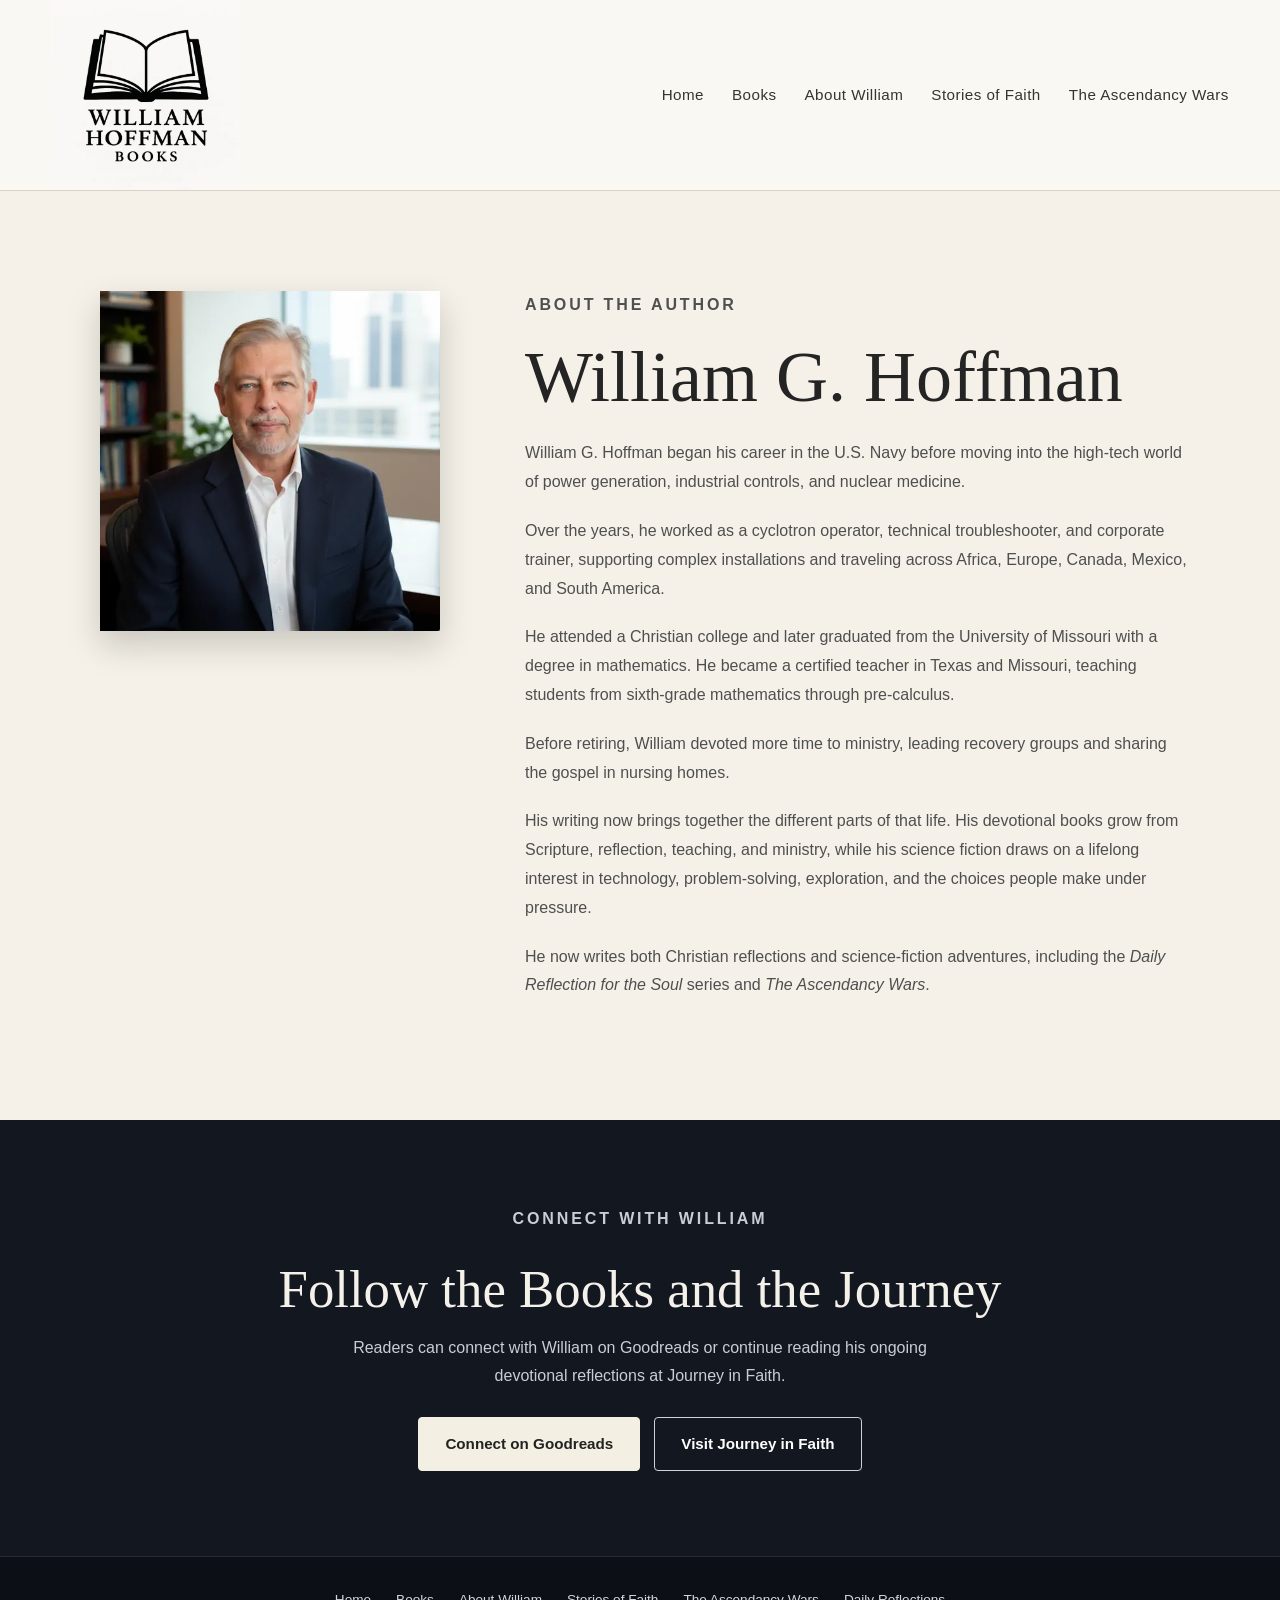
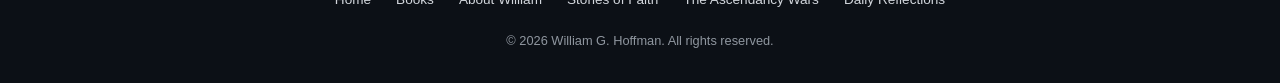
==== about.html @ d495cd59 "Initial Folder and File Upload Upload folder and files William Hoffman Books." ====
<!doctype html>
<html lang="en">
  <head>
    <meta charset="UTF-8" />
    <meta name="viewport" content="width=device-width, initial-scale=1.0" />

    <title>About William | William Hoffman Books</title>

    <link
      rel="icon"
      type="image/png"
      href="images/logo/hoffman-books-icon.png"
    />

    <link rel="stylesheet" href="css/styles.css" />
  </head>

  <body>
    <header class="site-header">
      <div class="header-inner">
        <a class="brand" href="index.html">
          <img
            src="images/logo/william-hoffman-books.webp"
            alt="William Hoffman Books"
            class="site-logo"
          />
        </a>

        <nav class="main-nav" aria-label="Main navigation">
          <a href="index.html">Home</a>
          <a href="books.html">Books</a>
          <a href="about.html">About William</a>
          <a href="index.html#reflections">Stories of Faith</a>
          <a href="index.html#ascendancy">The Ascendancy Wars</a>
        </nav>
      </div>
    </header>

    <main>
      <!-- =========================
           About William
      ========================== -->

      <section class="about-page-section">
        <div class="about-page-inner">
          <div class="about-page-image">
            <img
              src="images/author/william-hoffman.webp"
              alt="William G. Hoffman"
            />
          </div>

          <div class="about-page-content">
            <p class="about-kicker">About the Author</p>

            <h1>William G. Hoffman</h1>

            <p>
              William G. Hoffman began his career in the U.S. Navy before moving
              into the high-tech world of power generation, industrial controls,
              and nuclear medicine.
            </p>

            <p>
              Over the years, he worked as a cyclotron operator, technical
              troubleshooter, and corporate trainer, supporting complex
              installations and traveling across Africa, Europe, Canada, Mexico,
              and South America.
            </p>

            <p>
              He attended a Christian college and later graduated from the
              University of Missouri with a degree in mathematics. He became a
              certified teacher in Texas and Missouri, teaching students from
              sixth-grade mathematics through pre-calculus.
            </p>

            <p>
              Before retiring, William devoted more time to ministry, leading
              recovery groups and sharing the gospel in nursing homes.
            </p>

            <p>
              His writing now brings together the different parts of that life.
              His devotional books grow from Scripture, reflection, teaching,
              and ministry, while his science fiction draws on a lifelong
              interest in technology, problem-solving, exploration, and the
              choices people make under pressure.
            </p>

            <p>
              He now writes both Christian reflections and science-fiction
              adventures, including the
              <em>Daily Reflection for the Soul</em> series and
              <em>The Ascendancy Wars</em>.
            </p>
          </div>
        </div>
      </section>

      <!-- =========================
           Connect
      ========================== -->

      <section class="about-connect-section">
        <div class="about-connect-inner">
          <p class="connect-kicker">Connect with William</p>

          <h2>Follow the Books and the Journey</h2>

          <p>
            Readers can connect with William on Goodreads or continue reading
            his ongoing devotional reflections at Journey in Faith.
          </p>

          <div class="about-connect-actions">
            <a
              href="https://www.goodreads.com/author/show/61017660.William_Hoffman"
              class="button goodreads-button"
              target="_blank"
              rel="noopener"
            >
              Connect on Goodreads
            </a>

            <a
              href="https://journey-in-faith.com/"
              class="button button-secondary"
              target="_blank"
              rel="noopener"
            >
              Visit Journey in Faith
            </a>
          </div>
        </div>
      </section>
    </main>

    <footer class="site-footer">
      <div class="footer-inner">
        <nav class="footer-nav" aria-label="Footer navigation">
          <a href="index.html">Home</a>

          <a href="books.html">Books</a>

          <a href="about.html">About William</a>

          <a href="index.html#reflections">Stories of Faith</a>

          <a href="index.html#ascendancy">The Ascendancy Wars</a>

          <a
            href="https://journey-in-faith.com/"
            target="_blank"
            rel="noopener"
          >
            Daily Reflections
          </a>
        </nav>

        <p class="copyright">
          &copy; 2026 William G. Hoffman. All rights reserved.
        </p>
      </div>
    </footer>

    <script src="js/main.js"></script>
  </body>
</html>
---- css/styles.css ----
/* =========================
   Base
========================= */

* {
  box-sizing: border-box;
}

html {
  scroll-behavior: smooth;
}

body {
  margin: 0;
  font-family: Georgia, 'Times New Roman', serif;
  background: #f5f1e8;
  color: #242424;
  line-height: 1.6;
}

img {
  max-width: 100%;
  display: block;
}

a {
  color: inherit;
}

/* =========================
   Header
========================= */

.site-header {
  background: #faf8f2;
  border-bottom: 1px solid #d8d2c6;
}

.header-inner {
  width: min(1200px, 92%);
  margin: 0 auto;

  display: flex;
  align-items: center;
  justify-content: space-between;

  min-height: 110px;
  gap: 30px;
}

.brand {
  text-decoration: none;
}

.site-logo {
  width: 190px;
  height: auto;
}

.main-nav {
  display: flex;
  align-items: center;
  gap: 28px;
}

.main-nav a {
  text-decoration: none;
  font-family: Arial, Helvetica, sans-serif;
  font-size: 0.95rem;
  letter-spacing: 0.03em;
  color: #343434;
}

.main-nav a:hover {
  color: #766346;
}

/* =========================
   Hero
========================= */

.hero {
  min-height: 620px;

  display: flex;
  align-items: center;

  background:
    linear-gradient(rgba(20, 24, 31, 0.65), rgba(20, 24, 31, 0.65)),
    url('../images/ascendancy/emma-shard.webp');

  background-size: cover;
  background-position: center;
}

.hero-content {
  width: min(1200px, 92%);
  margin: 0 auto;
  color: white;
  padding: 90px 0;
}

.hero-kicker {
  margin: 0 0 12px;

  font-family: Arial, Helvetica, sans-serif;
  text-transform: uppercase;
  letter-spacing: 0.18em;
  font-size: 0.85rem;
}

.hero h1 {
  max-width: 760px;
  margin: 0 0 24px;

  font-size: clamp(3rem, 7vw, 5.5rem);
  line-height: 1.02;
  font-weight: normal;
}

.hero-text {
  max-width: 680px;
  margin: 0 0 34px;

  font-family: Arial, Helvetica, sans-serif;
  font-size: 1.15rem;
  line-height: 1.7;
}

.hero-actions {
  display: flex;
  flex-wrap: wrap;
  gap: 15px;
}

/* =========================
   Buttons
========================= */

.button {
  display: inline-block;
  padding: 14px 26px;

  text-decoration: none;
  font-family: Arial, Helvetica, sans-serif;
  font-size: 0.95rem;
  font-weight: 600;

  border-radius: 4px;

  transition:
    background 0.2s ease,
    color 0.2s ease,
    transform 0.2s ease;
}

.button:hover {
  transform: translateY(-2px);
}

.button-primary {
  background: #e7dfcf;
  color: #1c1c1c;
  border: 1px solid #e7dfcf;
  font-weight: 600;
}

.button-primary:hover {
  background: #ffffff;
  color: #111111;
}

.button-secondary {
  border: 1px solid rgba(255, 255, 255, 0.8);
  color: white;
}

.button-secondary:hover {
  background: white;
  color: #222;
}

/* =========================
   Hero Buttons - Matching Style
========================= */

.hero-actions .button-primary,
.hero-actions .button-secondary {
  background: transparent;
  color: #ffffff;
  border: 1px solid rgba(255, 255, 255, 0.8);
}

.hero-actions .button-primary:hover,
.hero-actions .button-secondary:hover {
  background: #f4efe3;
  color: #222222;
  border-color: #f4efe3;
}

/* =========================
   Mobile
========================= */

@media (max-width: 850px) {
  .header-inner {
    flex-direction: column;
    justify-content: center;
    padding: 22px 0;
  }

  .site-logo {
    width: 165px;
  }

  .main-nav {
    justify-content: center;
    flex-wrap: wrap;
    gap: 12px 20px;
  }

  .hero {
    min-height: 540px;
  }

  .hero-content {
    padding: 70px 0;
  }
}

/* =========================
   Stories of Faith
========================= */

.faith-section {
  background: #f5f1e8;
  padding: 95px 0 105px;
}

.section-inner {
  width: min(1150px, 90%);
  margin: 0 auto;
}

.section-heading {
  max-width: 800px;
  margin: 0 auto 55px;
  text-align: center;
}

.section-kicker {
  margin: 0 0 8px;
  font-family: Arial, Helvetica, sans-serif;
  font-size: 0.85rem;
  font-weight: 600;
  letter-spacing: 0.18em;
  text-transform: uppercase;
  color: #766346;
}

.section-heading h2 {
  margin: 0 0 16px;
  font-size: clamp(2.3rem, 5vw, 3.5rem);
  line-height: 1.1;
  font-weight: normal;
  color: #242424;
}

.section-intro {
  margin: 0 auto;
  font-family: Arial, Helvetica, sans-serif;
  font-size: 1.05rem;
  line-height: 1.7;
  color: #555;
}

/* Book Grid */

.book-grid {
  display: grid;
  grid-template-columns: repeat(3, 1fr);
  gap: 40px;
  align-items: start;
}

.book-card {
  text-align: center;
}

.book-card > a:first-child {
  display: block;
  text-decoration: none;
}

.book-cover {
  width: 100%;
  max-width: 230px;
  margin: 0 auto;
  box-shadow: 0 12px 28px rgba(0, 0, 0, 0.18);

  transition:
    transform 0.25s ease,
    box-shadow 0.25s ease;
}

.book-card > a:first-child:hover .book-cover {
  transform: translateY(-6px);
  box-shadow: 0 18px 34px rgba(0, 0, 0, 0.24);
}

.book-card h3 {
  margin: 25px 0 10px;
  font-size: 1.65rem;
  font-weight: normal;
}

.book-card p {
  max-width: 330px;
  margin: 0 auto 15px;
  font-family: Arial, Helvetica, sans-serif;
  font-size: 0.96rem;
  line-height: 1.65;
  color: #555;
}

.book-link {
  display: inline-block;
  font-family: Arial, Helvetica, sans-serif;
  font-size: 0.9rem;
  font-weight: 600;
  color: #655438;
  text-decoration: none;
  border-bottom: 1px solid #a99878;
  padding-bottom: 2px;
}

.book-link:hover {
  color: #222;
  border-color: #222;
}

/* Stories of Faith - Mobile */

@media (max-width: 800px) {
  .faith-section {
    padding: 70px 0;
  }

  .book-grid {
    grid-template-columns: 1fr;
    gap: 60px;
  }

  .book-cover {
    max-width: 230px;
  }
}

/* =========================
   The Ascendancy Wars
========================= */

.ascendancy-section {
  background: #121720;
  color: #f4f1ea;
  padding: 100px 0 110px;
}

.ascendancy-inner {
  width: min(1150px, 90%);
  margin: 0 auto;
}

.ascendancy-heading {
  max-width: 760px;
  margin: 0 auto 65px;
  text-align: center;
}

.ascendancy-kicker {
  margin: 0 0 8px;

  font-family: Arial, Helvetica, sans-serif;
  font-size: 0.85rem;
  font-weight: 600;
  letter-spacing: 0.18em;
  text-transform: uppercase;

  color: #aebbd0;
}

.ascendancy-heading h2 {
  margin: 0 0 18px;

  font-size: clamp(2.5rem, 5vw, 3.8rem);
  line-height: 1.1;
  font-weight: normal;
}

.ascendancy-heading p {
  margin: 0 auto;

  font-family: Arial, Helvetica, sans-serif;
  font-size: 1.05rem;
  line-height: 1.7;

  color: #c9ced6;
}

/* Ascendancy Books */

.ascendancy-grid {
  display: grid;
  grid-template-columns: repeat(2, 1fr);
  gap: 55px;

  max-width: 800px;
  margin: 0 auto;
  align-items: start;
}

.ascendancy-book {
  text-align: center;
}

.ascendancy-book > a:first-child {
  display: block;
  text-decoration: none;
}

.ascendancy-cover {
  width: 100%;
  max-width: 210px;
  margin: 0 auto;

  box-shadow: 0 16px 35px rgba(0, 0, 0, 0.45);

  transition:
    transform 0.25s ease,
    box-shadow 0.25s ease;
}

.ascendancy-book > a:first-child:hover .ascendancy-cover {
  transform: translateY(-6px);
  box-shadow: 0 22px 42px rgba(0, 0, 0, 0.55);
}

/* Ascendancy Book Text */

.ascendancy-book-info {
  margin-top: 28px;
}

.book-status {
  margin: 0 0 5px;

  font-family: Arial, Helvetica, sans-serif;
  font-size: 0.78rem;
  font-weight: 600;
  letter-spacing: 0.12em;
  text-transform: uppercase;

  color: #aebbd0;
}

.ascendancy-book-info h3 {
  margin: 0 0 12px;

  font-size: 1.8rem;
  font-weight: normal;
}

.ascendancy-book-info p:not(.book-status) {
  max-width: 350px;
  margin: 0 auto 18px;

  font-family: Arial, Helvetica, sans-serif;
  font-size: 0.96rem;
  line-height: 1.65;

  color: #c9ced6;
}

.ascendancy-link {
  display: inline-block;

  font-family: Arial, Helvetica, sans-serif;
  font-size: 0.9rem;
  font-weight: 600;

  color: #ffffff;
  text-decoration: none;

  border-bottom: 1px solid #8997aa;
  padding-bottom: 2px;
}

.ascendancy-link:hover {
  border-color: #ffffff;
}

/* Ascendancy - Mobile */

@media (max-width: 800px) {
  .ascendancy-section {
    padding: 75px 0 85px;
  }

  .ascendancy-grid {
    grid-template-columns: 1fr;
    gap: 70px;
  }

  .ascendancy-cover {
    max-width: 210px;
  }
}

/* =========================
   Daily Reflections
========================= */

.reflections-link-section {
  background: #ebe4d7;
  padding: 90px 0;
}

.reflections-link-inner {
  width: min(760px, 90%);
  margin: 0 auto;
  text-align: center;
}

.reflections-link-kicker {
  margin: 0 0 8px;

  font-family: Arial, Helvetica, sans-serif;
  font-size: 0.85rem;
  font-weight: 600;
  letter-spacing: 0.18em;
  text-transform: uppercase;

  color: #766346;
}

.reflections-link-inner h2 {
  margin: 0 0 18px;

  font-size: clamp(2.3rem, 5vw, 3.5rem);
  line-height: 1.1;
  font-weight: normal;

  color: #242424;
}

.reflections-link-inner p {
  max-width: 650px;
  margin: 0 auto 28px;

  font-family: Arial, Helvetica, sans-serif;
  font-size: 1.05rem;
  line-height: 1.7;

  color: #555;
}

.reflections-button {
  background: #766346;
  color: #ffffff;
  border: 1px solid #766346;
}

.reflections-button:hover {
  background: #5e4f38;
  color: #ffffff;
}

/* =========================
   About William
========================= */

.about-section {
  background: #f5f1e8;
  padding: 100px 0;
}

.about-inner {
  width: min(1100px, 90%);
  margin: 0 auto;

  display: grid;
  grid-template-columns: 360px 1fr;
  gap: 75px;

  align-items: center;
}

.about-image img {
  width: 100%;
  max-width: 340px;
  margin: 0 auto;

  box-shadow: 0 14px 32px rgba(0, 0, 0, 0.18);
}

.about-kicker {
  margin: 0 0 8px;

  font-family: Arial, Helvetica, sans-serif;
  font-size: 0.85rem;
  font-weight: 600;
  letter-spacing: 0.18em;
  text-transform: uppercase;

  color: #766346;
}

.about-content h2 {
  margin: 0 0 22px;

  font-size: clamp(2.4rem, 5vw, 3.6rem);
  line-height: 1.1;
  font-weight: normal;

  color: #242424;
}

.about-content p {
  margin: 0 0 18px;

  font-family: Arial, Helvetica, sans-serif;
  font-size: 1rem;
  line-height: 1.75;

  color: #4f4f4f;
}

.about-link {
  display: inline-block;
  margin-top: 5px;

  font-family: Arial, Helvetica, sans-serif;
  font-size: 0.92rem;
  font-weight: 600;

  color: #655438;
  text-decoration: none;

  border-bottom: 1px solid #a99878;
  padding-bottom: 2px;
}

.about-link:hover {
  color: #222;
  border-color: #222;
}

/* About William - Mobile */

@media (max-width: 800px) {
  .about-section {
    padding: 75px 0;
  }

  .about-inner {
    grid-template-columns: 1fr;
    gap: 45px;
  }

  .about-image img {
    max-width: 280px;
  }

  .about-content {
    text-align: center;
  }
}

/* =========================
   Updates
========================= */

.updates-section {
  background: #ebe4d7;
  padding: 90px 0;
}

.updates-inner {
  width: min(900px, 90%);
  margin: 0 auto;
}

.updates-heading {
  text-align: center;
  margin-bottom: 45px;
}

.updates-kicker {
  margin: 0 0 8px;

  font-family: Arial, Helvetica, sans-serif;
  font-size: 0.85rem;
  font-weight: 600;
  letter-spacing: 0.18em;
  text-transform: uppercase;

  color: #766346;
}

.updates-heading h2 {
  margin: 0;

  font-size: clamp(2.3rem, 5vw, 3.5rem);
  line-height: 1.1;
  font-weight: normal;

  color: #242424;
}

.updates-list {
  max-width: 720px;
  margin: 0 auto;
}

.update-item {
  padding: 30px 0;

  border-top: 1px solid #c8bdab;
}

.update-item:last-child {
  border-bottom: 1px solid #c8bdab;
}

.update-category {
  margin: 0 0 7px;

  font-family: Arial, Helvetica, sans-serif;
  font-size: 0.78rem;
  font-weight: 600;
  letter-spacing: 0.12em;
  text-transform: uppercase;

  color: #766346;
}

.update-item h3 {
  margin: 0 0 10px;

  font-size: 1.55rem;
  font-weight: normal;

  color: #242424;
}

.update-item p:not(.update-category) {
  margin: 0;

  font-family: Arial, Helvetica, sans-serif;
  font-size: 1rem;
  line-height: 1.7;

  color: #555;
}

/* =========================
   Connect with William
========================= */

.connect-section {
  background: #121720;
  color: #f4f1ea;
  padding: 85px 0 75px;
}

.connect-inner {
  width: min(700px, 90%);
  margin: 0 auto;
  text-align: center;
}

.connect-kicker {
  margin: 0 0 8px;

  font-family: Arial, Helvetica, sans-serif;
  font-size: 0.85rem;
  font-weight: 600;
  letter-spacing: 0.18em;
  text-transform: uppercase;

  color: #aebbd0;
}

.connect-inner h2 {
  margin: 0 0 16px;

  font-size: clamp(2.2rem, 5vw, 3.3rem);
  line-height: 1.1;
  font-weight: normal;
}

.connect-inner p {
  max-width: 580px;
  margin: 0 auto 28px;

  font-family: Arial, Helvetica, sans-serif;
  font-size: 1rem;
  line-height: 1.7;

  color: #c9ced6;
}

.goodreads-button {
  background: #f4efe3;
  color: #222222;
  border: 1px solid #f4efe3;
}

.goodreads-button:hover {
  background: #ffffff;
  color: #111111;
}

/* =========================
   Footer
========================= */

.site-footer {
  background: #0c1016;
  color: #aeb4bd;

  border-top: 1px solid rgba(255, 255, 255, 0.1);

  padding: 32px 0;
}

.footer-inner {
  width: min(1100px, 90%);
  margin: 0 auto;

  text-align: center;
}

.footer-nav {
  display: flex;
  justify-content: center;
  flex-wrap: wrap;

  gap: 12px 25px;

  margin-bottom: 20px;
}

.footer-nav a {
  font-family: Arial, Helvetica, sans-serif;
  font-size: 0.85rem;

  color: #d2d6dc;
  text-decoration: none;
}

.footer-nav a:hover {
  color: #ffffff;
}

.copyright {
  margin: 0;

  font-family: Arial, Helvetica, sans-serif;
  font-size: 0.8rem;

  color: #8f969f;
}

/* =========================
   Individual Book Pages
========================= */

.book-detail-section {
  background: #f5f1e8;
  padding: 95px 0 105px;
}

.book-detail-inner {
  width: min(1050px, 90%);
  margin: 0 auto;

  display: grid;
  grid-template-columns: 320px 1fr;
  gap: 70px;

  align-items: center;
}

.book-detail-cover img {
  width: 100%;
  max-width: 280px;
  margin: 0 auto;

  box-shadow: 0 14px 32px rgba(0, 0, 0, 0.2);
}

.book-detail-series {
  margin: 0 0 8px;

  font-family: Arial, Helvetica, sans-serif;
  font-size: 0.85rem;
  font-weight: 600;
  letter-spacing: 0.16em;
  text-transform: uppercase;

  color: #766346;
}

.book-detail-content h1 {
  margin: 0 0 8px;

  font-size: clamp(2.8rem, 6vw, 4.7rem);
  line-height: 1.05;
  font-weight: normal;

  color: #242424;
}

.book-detail-subtitle {
  margin: 0 0 28px;

  font-family: Arial, Helvetica, sans-serif;
  font-size: 1rem;
  font-weight: 600;

  color: #6a6258;
}

.book-detail-content p:not(.book-detail-series):not(.book-detail-subtitle) {
  max-width: 650px;
  margin: 0 0 18px;

  font-family: Arial, Helvetica, sans-serif;
  font-size: 1rem;
  line-height: 1.75;

  color: #4f4f4f;
}

.amazon-button {
  margin-top: 12px;

  background: #766346;
  color: #ffffff;
  border: 1px solid #766346;
}

.amazon-button:hover {
  background: #5e4f38;
  color: #ffffff;
}

/* Individual Book Pages - Mobile */

@media (max-width: 800px) {
  .book-detail-section {
    padding: 70px 0 80px;
  }

  .book-detail-inner {
    grid-template-columns: 1fr;
    gap: 45px;

    text-align: center;
  }

  .book-detail-cover img {
    max-width: 240px;
  }

  .book-detail-content p:not(.book-detail-series):not(.book-detail-subtitle) {
    margin-left: auto;
    margin-right: auto;
  }
}

/* =========================
   Ascendancy Book Page
========================= */

.ascendancy-detail-section {
  background: #121720;
  color: #f4f1ea;
}

.ascendancy-detail-content h1 {
  color: #f4f1ea;
}

.ascendancy-detail-content .book-detail-series {
  color: #aebbd0;
}

.ascendancy-detail-content .book-detail-subtitle {
  color: #c9ced6;
}

.ascendancy-detail-content
  p:not(.book-detail-series):not(.book-detail-subtitle) {
  color: #d2d6dc;
}

.ascendancy-amazon-button {
  background: #f4efe3;
  color: #222222;
  border: 1px solid #f4efe3;
}

.ascendancy-amazon-button:hover {
  background: #ffffff;
  color: #111111;
}

/* =========================
   Books Page
========================= */

.books-page-intro {
  background: #f5f1e8;
  padding: 80px 0 60px;
}

.books-page-intro-inner {
  width: min(800px, 90%);
  margin: 0 auto;
  text-align: center;
}

.books-page-intro h1 {
  margin: 0 0 16px;

  font-size: clamp(3rem, 6vw, 4.5rem);
  line-height: 1.05;
  font-weight: normal;

  color: #242424;
}

.books-page-intro p:not(.section-kicker) {
  margin: 0 auto;

  max-width: 700px;

  font-family: Arial, Helvetica, sans-serif;
  font-size: 1.05rem;
  line-height: 1.7;

  color: #555;
}

.books-faith-section {
  background: #f5f1e8;
  padding: 30px 0 100px;
}

.books-ascendancy-section {
  background: #121720;
  color: #f4f1ea;
  padding: 95px 0 105px;
}

.books-page-inner {
  width: min(1100px, 90%);
  margin: 0 auto;
}

.books-group-heading {
  max-width: 760px;
  margin: 0 auto 50px;
  text-align: center;
}

.books-group-heading h2 {
  margin: 0 0 14px;

  font-size: clamp(2.3rem, 5vw, 3.5rem);
  line-height: 1.1;
  font-weight: normal;
}

.books-group-heading p:not(.section-kicker):not(.ascendancy-kicker) {
  margin: 0 auto;

  font-family: Arial, Helvetica, sans-serif;
  font-size: 1rem;
  line-height: 1.7;

  color: #555;
}

.books-group-heading-dark p:not(.ascendancy-kicker) {
  color: #c9ced6;
}

.books-page-grid {
  display: grid;
  align-items: start;
}

.books-page-grid-three {
  grid-template-columns: repeat(3, 1fr);
  gap: 45px;
}

.books-page-grid-two {
  grid-template-columns: repeat(2, 1fr);
  gap: 60px;

  max-width: 800px;
  margin: 0 auto;
}

.books-page-card {
  text-align: center;
}

.books-page-card > a:first-child {
  display: block;
  text-decoration: none;
}

.books-page-cover {
  width: 100%;
  max-width: 220px;
  margin: 0 auto 24px;

  box-shadow: 0 12px 28px rgba(0, 0, 0, 0.2);

  transition:
    transform 0.25s ease,
    box-shadow 0.25s ease;
}

.books-page-card > a:first-child:hover .books-page-cover {
  transform: translateY(-6px);
  box-shadow: 0 18px 34px rgba(0, 0, 0, 0.28);
}

.books-page-card h3 {
  margin: 0 0 8px;

  font-size: 1.65rem;
  font-weight: normal;
}

.books-page-card p {
  max-width: 330px;
  margin: 0 auto 14px;

  font-family: Arial, Helvetica, sans-serif;
  font-size: 0.95rem;
  line-height: 1.6;

  color: #555;
}

.books-page-card-dark h3 {
  color: #f4f1ea;
}

.books-page-card-dark p:not(.book-status) {
  color: #c9ced6;
}

/* Books Page - Mobile */

@media (max-width: 800px) {
  .books-page-grid-three,
  .books-page-grid-two {
    grid-template-columns: 1fr;
    gap: 60px;
  }

  .books-page-cover {
    max-width: 210px;
  }

  .books-faith-section,
  .books-ascendancy-section {
    padding-top: 70px;
    padding-bottom: 80px;
  }
}

/* =========================
   About Page
========================= */

.about-page-section {
  background: #f5f1e8;
  padding: 100px 0;
}

.about-page-inner {
  width: min(1100px, 90%);
  margin: 0 auto;

  display: grid;
  grid-template-columns: 360px 1fr;
  gap: 75px;

  align-items: start;
}

.about-page-image img {
  width: 100%;
  max-width: 340px;
  margin: 0 auto;

  box-shadow: 0 14px 32px rgba(0, 0, 0, 0.18);
}

.about-page-content h1 {
  margin: 0 0 24px;

  font-size: clamp(2.8rem, 6vw, 4.5rem);
  line-height: 1.05;
  font-weight: normal;

  color: #242424;
}

.about-page-content p {
  margin: 0 0 20px;

  font-family: Arial, Helvetica, sans-serif;
  font-size: 1rem;
  line-height: 1.8;

  color: #4f4f4f;
}

/* About Connect */

.about-connect-section {
  background: #121720;
  color: #f4f1ea;
  padding: 85px 0;
}

.about-connect-inner {
  width: min(760px, 90%);
  margin: 0 auto;
  text-align: center;
}

.about-connect-inner h2 {
  margin: 0 0 16px;

  font-size: clamp(2.2rem, 5vw, 3.3rem);
  line-height: 1.1;
  font-weight: normal;
}

.about-connect-inner p {
  max-width: 620px;
  margin: 0 auto 28px;

  font-family: Arial, Helvetica, sans-serif;
  font-size: 1rem;
  line-height: 1.7;

  color: #c9ced6;
}

.about-connect-actions {
  display: flex;
  justify-content: center;
  flex-wrap: wrap;
  gap: 14px;
}

/* About Page - Mobile */

@media (max-width: 800px) {
  .about-page-section {
    padding: 75px 0;
  }

  .about-page-inner {
    grid-template-columns: 1fr;
    gap: 45px;
  }

  .about-page-image img {
    max-width: 280px;
  }

  .about-page-content {
    text-align: center;
  }
}

/* =========================
   Hero - Mobile Background
========================= */

@media (max-width: 800px) {
  .hero {
    background-image:
      linear-gradient(rgba(10, 14, 20, 0.68), rgba(10, 14, 20, 0.68)),
      url('../images/ascendancy/mobile-hero.webp');

    background-position: center center;
    background-size: cover;
  }
}

/* =========================
   Site-Wide Mobile Cleanup
========================= */

@media (max-width: 800px) {
  html,
  body {
    width: 100%;
    max-width: 100%;
    overflow-x: hidden;
  }

  img {
    max-width: 100%;
    height: auto;
  }

  .hero-content,
  .section-inner,
  .section-heading,
  .ascendancy-inner,
  .ascendancy-heading,
  .reflections-link-inner,
  .about-inner,
  .updates-inner,
  .connect-inner,
  .footer-inner {
    width: calc(100% - 36px);
    max-width: 100%;
    min-width: 0;
    margin-left: auto;
    margin-right: auto;
    box-sizing: border-box;
  }

  /* Homepage hero */

  .hero-content {
    padding-left: 0;
    padding-right: 0;
  }

  .hero h1 {
    max-width: 100%;
    font-size: clamp(2.4rem, 12vw, 3.5rem);
    line-height: 1.03;
    overflow-wrap: normal;
    word-break: normal;
  }

  .hero-text {
    max-width: 100%;
    font-size: 1rem;
    line-height: 1.6;
  }

  /* Faith and Ascendancy headings */

  .section-heading h2,
  .ascendancy-heading h2 {
    max-width: 100%;
    font-size: clamp(2.1rem, 10vw, 3rem);
    line-height: 1.08;
    overflow-wrap: normal;
    word-break: normal;
  }

  .section-intro,
  .ascendancy-heading p {
    max-width: 100%;
  }

  /* Book grids */

  .book-grid,
  .ascendancy-grid {
    grid-template-columns: 1fr;
    width: 100%;
    max-width: 100%;
    min-width: 0;
  }

  .book-card,
  .ascendancy-book {
    width: 100%;
    max-width: 100%;
    min-width: 0;
  }
}

/* =========================
   Ascendancy Heading - Final Mobile Fix
========================= */

@media (max-width: 800px) {
  .ascendancy-heading h2 {
    width: 100%;
    max-width: 100%;
    margin-left: auto;
    margin-right: auto;

    font-size: clamp(1.8rem, 8vw, 2.4rem);
    line-height: 1.08;
  }
}
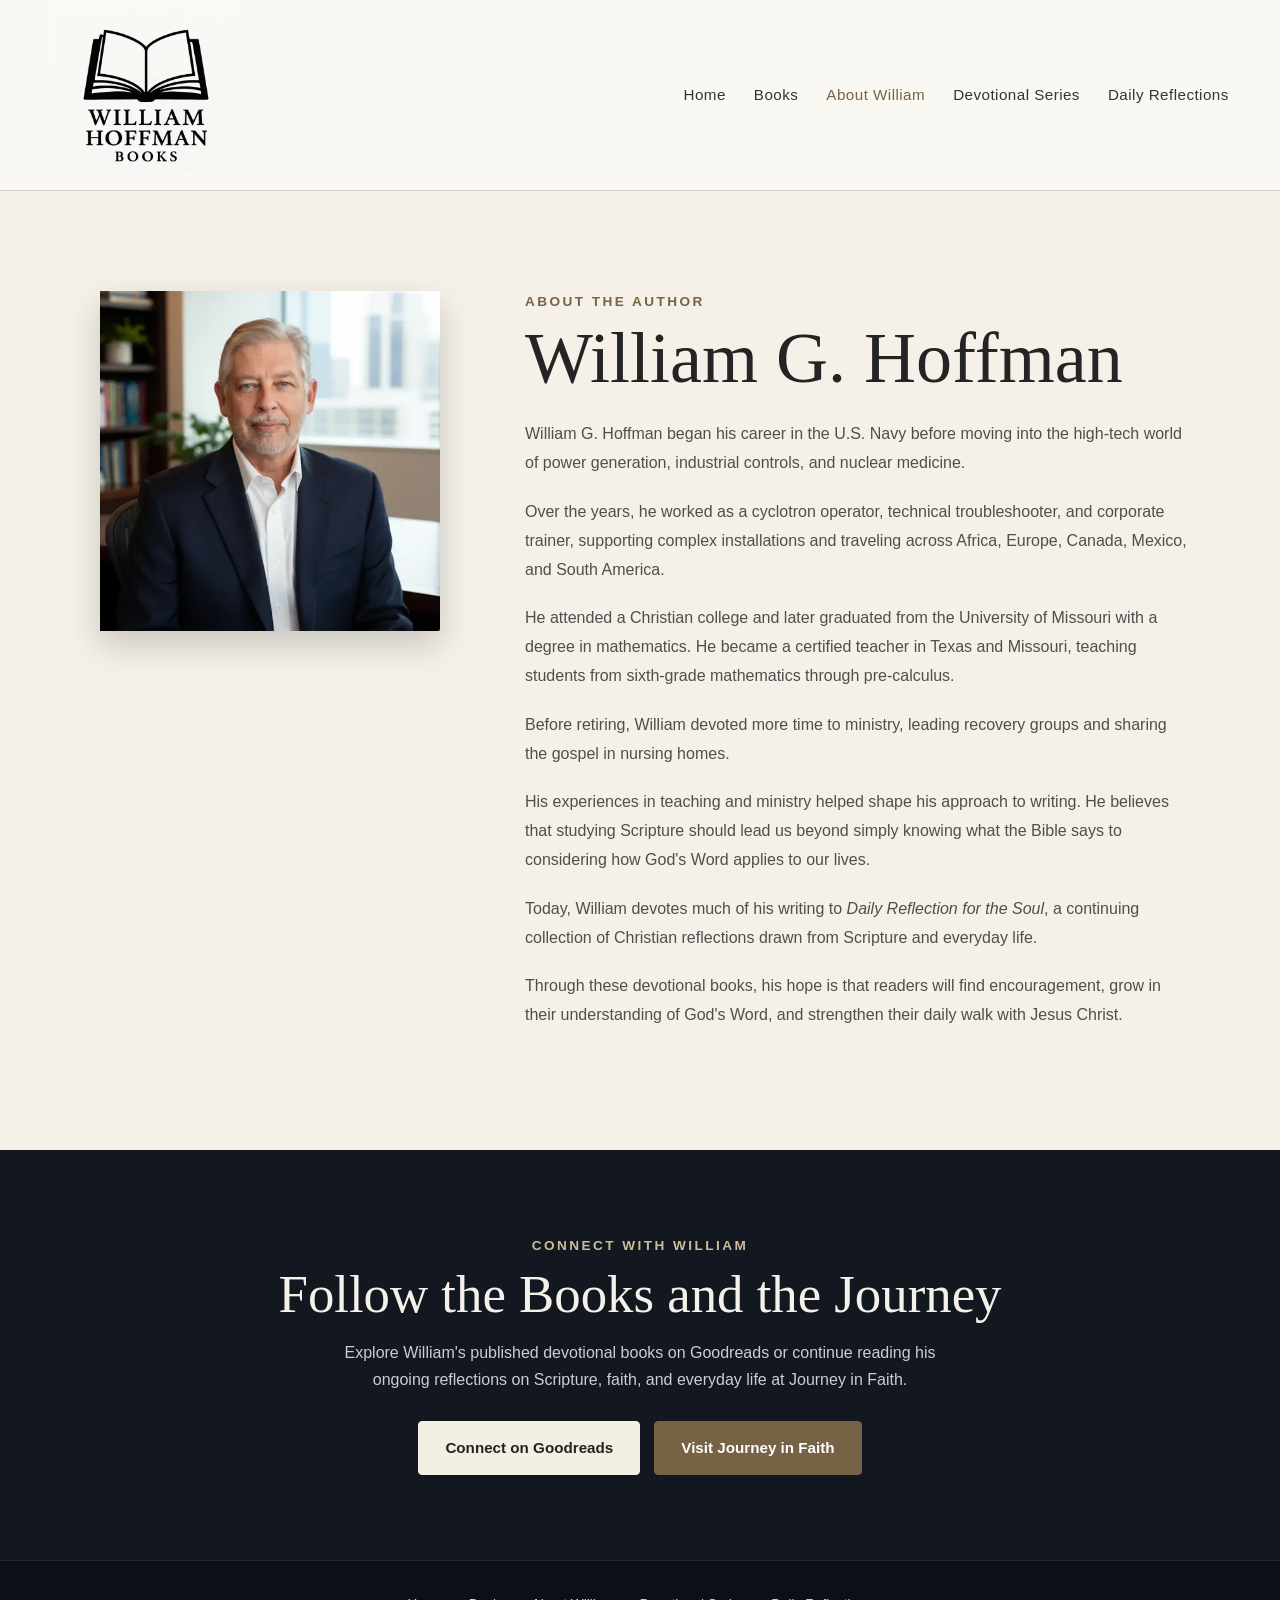
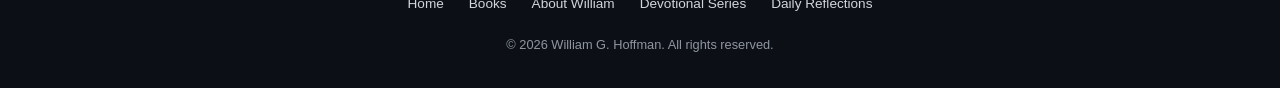
==== commit 29e85c45: "Changes to remove the sci-fi component." ====
--- a/about.html
+++ b/about.html
@@ -4,7 +4,21 @@
     <meta charset="UTF-8" />
     <meta name="viewport" content="width=device-width, initial-scale=1.0" />
 
-    <title>About William | William Hoffman Books</title>
+    <!--
+      PAGE METADATA
+
+      Each page has a unique title and description.
+      This helps search engines understand the
+      content and gives visitors useful information
+      when the page appears in search results.
+    -->
+
+    <title>About William G. Hoffman | Christian Devotional Author</title>
+
+    <meta
+      name="description"
+      content="Learn about William G. Hoffman, his career in the Navy, technology, education, and Christian ministry, and his journey as a devotional author."
+    />
 
     <link
       rel="icon"
@@ -12,13 +26,28 @@
       href="images/logo/hoffman-books-icon.png"
     />
 
+    <!--
+      SHARED STYLESHEET
+
+      Using one stylesheet keeps the appearance
+      consistent across the entire website.
+    -->
     <link rel="stylesheet" href="css/styles.css" />
   </head>
 
   <body>
+    <!-- ========================================
+         HEADER AND NAVIGATION
+
+         The navigation is identical across pages.
+
+         aria-current="page" identifies the
+         current page for screen readers.
+    ========================================= -->
+
     <header class="site-header">
       <div class="header-inner">
-        <a class="brand" href="index.html">
+        <a class="brand" href="index.html" aria-label="Return to homepage">
           <img
             src="images/logo/william-hoffman-books.webp"
             alt="William Hoffman Books"
@@ -28,27 +57,48 @@
 
         <nav class="main-nav" aria-label="Main navigation">
           <a href="index.html">Home</a>
+
           <a href="books.html">Books</a>
-          <a href="about.html">About William</a>
-          <a href="index.html#reflections">Stories of Faith</a>
-          <a href="index.html#ascendancy">The Ascendancy Wars</a>
+
+          <a href="about.html" aria-current="page"> About William </a>
+
+          <a href="index.html#reflections"> Devotional Series </a>
+
+          <a href="index.html#daily-reflections"> Daily Reflections </a>
         </nav>
       </div>
     </header>
 
     <main>
-      <!-- =========================
-           About William
-      ========================== -->
+      <!-- ========================================
+           ABOUT THE AUTHOR
+
+           CSS GRID LAYOUT
+
+           This section uses two columns on desktop:
+           one for the author photograph and one
+           for the biography.
+
+           A media query changes the layout to
+           one column on smaller screens.
+
+           The <h1> is the primary page heading.
+      ========================================= -->
 
       <section class="about-page-section">
         <div class="about-page-inner">
+          <!-- Author photograph -->
+
           <div class="about-page-image">
             <img
               src="images/author/william-hoffman.webp"
               alt="William G. Hoffman"
+              width="340"
+              loading="lazy"
             />
           </div>
+
+          <!-- Author biography -->
 
           <div class="about-page-content">
             <p class="about-kicker">About the Author</p>
@@ -81,26 +131,46 @@
             </p>
 
             <p>
-              His writing now brings together the different parts of that life.
-              His devotional books grow from Scripture, reflection, teaching,
-              and ministry, while his science fiction draws on a lifelong
-              interest in technology, problem-solving, exploration, and the
-              choices people make under pressure.
-            </p>
-
-            <p>
-              He now writes both Christian reflections and science-fiction
-              adventures, including the
-              <em>Daily Reflection for the Soul</em> series and
-              <em>The Ascendancy Wars</em>.
+              His experiences in teaching and ministry helped shape his approach
+              to writing. He believes that studying Scripture should lead us
+              beyond simply knowing what the Bible says to considering how God's
+              Word applies to our lives.
+            </p>
+
+            <p>
+              Today, William devotes much of his writing to
+              <em>Daily Reflection for the Soul</em>, a continuing collection of
+              Christian reflections drawn from Scripture and everyday life.
+            </p>
+
+            <p>
+              Through these devotional books, his hope is that readers will find
+              encouragement, grow in their understanding of God's Word, and
+              strengthen their daily walk with Jesus Christ.
             </p>
           </div>
         </div>
       </section>
 
-      <!-- =========================
-           Connect
-      ========================== -->
+      <!-- ========================================
+           CONNECT WITH THE AUTHOR
+
+           This section provides two distinct
+           destinations:
+
+           Goodreads:
+           Discover and follow the published books.
+
+           Journey in Faith:
+           Read ongoing devotional reflections.
+
+           These are separate resources, so two
+           links are appropriate here, unlike
+           the single primary action in the hero.
+
+           External links use rel="noopener noreferrer"
+           for security and privacy.
+      ========================================= -->
 
       <section class="about-connect-section">
         <div class="about-connect-inner">
@@ -109,8 +179,9 @@
           <h2>Follow the Books and the Journey</h2>
 
           <p>
-            Readers can connect with William on Goodreads or continue reading
-            his ongoing devotional reflections at Journey in Faith.
+            Explore William's published devotional books on Goodreads or
+            continue reading his ongoing reflections on Scripture, faith, and
+            everyday life at Journey in Faith.
           </p>
 
           <div class="about-connect-actions">
@@ -118,16 +189,16 @@
               href="https://www.goodreads.com/author/show/61017660.William_Hoffman"
               class="button goodreads-button"
               target="_blank"
-              rel="noopener"
+              rel="noopener noreferrer"
             >
               Connect on Goodreads
             </a>
 
             <a
               href="https://journey-in-faith.com/"
-              class="button button-secondary"
+              class="button reflections-button"
               target="_blank"
-              rel="noopener"
+              rel="noopener noreferrer"
             >
               Visit Journey in Faith
             </a>
@@ -136,6 +207,16 @@
       </section>
     </main>
 
+    <!-- ========================================
+         FOOTER
+
+         Consistent footer navigation makes
+         moving between pages easier.
+
+         The footer also provides a link to
+         the ongoing devotional blog.
+    ========================================= -->
+
     <footer class="site-footer">
       <div class="footer-inner">
         <nav class="footer-nav" aria-label="Footer navigation">
@@ -145,14 +226,12 @@
 
           <a href="about.html">About William</a>
 
-          <a href="index.html#reflections">Stories of Faith</a>
-
-          <a href="index.html#ascendancy">The Ascendancy Wars</a>
+          <a href="index.html#reflections"> Devotional Series </a>
 
           <a
             href="https://journey-in-faith.com/"
             target="_blank"
-            rel="noopener"
+            rel="noopener noreferrer"
           >
             Daily Reflections
           </a>
@@ -164,6 +243,12 @@
       </div>
     </footer>
 
+    <!--
+      JavaScript is loaded at the end of the body.
+
+      This allows the HTML to load before
+      the browser executes the script.
+    -->
     <script src="js/main.js"></script>
   </body>
 </html>
--- a/css/styles.css
+++ b/css/styles.css
@@ -1,8 +1,33 @@
-/* =========================
-   Base
-========================= */
-
-* {
+/* =========================================================
+   WILLIAM G. HOFFMAN — CHRISTIAN DEVOTIONAL BOOKS
+   Shared stylesheet for index.html, books.html, about.html,
+   and the individual devotional book pages.
+
+   PORTFOLIO NOTE: Keep layout rules grouped by component.
+   Reusing a class across pages reduces duplicated CSS.
+   ========================================================= */
+
+/* 1. BASE AND DESIGN TOKENS
+   CSS custom properties make colors and spacing easy to update
+   across the entire website from one place. */
+:root {
+  --cream: #f5f1e8;
+  --paper: #faf8f2;
+  --sand: #ebe4d7;
+  --ink: #242424;
+  --body-text: #4f4f4f;
+  --muted: #555555;
+  --gold: #d9bd87;
+  --gold-dark: #766346;
+  --dark: #121720;
+  --darkest: #0c1016;
+  --light-text: #f4f1ea;
+  --content-width: 1150px;
+}
+
+*,
+*::before,
+*::after {
   box-sizing: border-box;
 }
 
@@ -13,13 +38,14 @@
 body {
   margin: 0;
   font-family: Georgia, 'Times New Roman', serif;
-  background: #f5f1e8;
-  color: #242424;
+  background: var(--cream);
+  color: var(--ink);
   line-height: 1.6;
 }
 
 img {
   max-width: 100%;
+  height: auto;
   display: block;
 }
 
@@ -27,24 +53,27 @@
   color: inherit;
 }
 
-/* =========================
-   Header
-========================= */
-
+/* Keyboard users need a visible focus indicator, not only hover. */
+a:focus-visible {
+  outline: 3px solid var(--gold);
+  outline-offset: 4px;
+}
+
+/* 2. SHARED HEADER AND NAVIGATION
+   Flexbox places the brand and navigation on one row.
+   The media query below stacks them on smaller screens. */
 .site-header {
-  background: #faf8f2;
+  background: var(--paper);
   border-bottom: 1px solid #d8d2c6;
 }
 
 .header-inner {
   width: min(1200px, 92%);
-  margin: 0 auto;
-
+  min-height: 110px;
+  margin: 0 auto;
   display: flex;
   align-items: center;
   justify-content: space-between;
-
-  min-height: 110px;
   gap: 30px;
 }
 
@@ -60,7 +89,8 @@
 .main-nav {
   display: flex;
   align-items: center;
-  gap: 28px;
+  flex-wrap: wrap;
+  gap: 14px 28px;
 }
 
 .main-nav a {
@@ -71,38 +101,36 @@
   color: #343434;
 }
 
-.main-nav a:hover {
-  color: #766346;
-}
-
-/* =========================
-   Hero
-========================= */
-
+.main-nav a:hover,
+.main-nav a[aria-current='page'] {
+  color: var(--gold-dark);
+}
+
+/* 3. HERO
+   The linear-gradient darkens the photograph so white text is
+   readable. Put your chosen image at images/hero/reflections-hero.webp.
+   Until that image exists, the dark background color remains usable. */
 .hero {
-  min-height: 620px;
-
+  min-height: 580px;
   display: flex;
   align-items: center;
-
-  background:
-    linear-gradient(rgba(20, 24, 31, 0.65), rgba(20, 24, 31, 0.65)),
-    url('../images/ascendancy/emma-shard.webp');
-
+  background-color: #25332d;
+  background-image:
+    linear-gradient(rgba(16, 25, 21, 0.7), rgba(16, 25, 21, 0.7)),
+    url('../images/hero/reflections-hero.webp');
+  background-position: center;
   background-size: cover;
-  background-position: center;
 }
 
 .hero-content {
   width: min(1200px, 92%);
   margin: 0 auto;
-  color: white;
   padding: 90px 0;
+  color: #fff;
 }
 
 .hero-kicker {
   margin: 0 0 12px;
-
   font-family: Arial, Helvetica, sans-serif;
   text-transform: uppercase;
   letter-spacing: 0.18em;
@@ -110,21 +138,20 @@
 }
 
 .hero h1 {
-  max-width: 760px;
+  max-width: 850px;
   margin: 0 0 24px;
-
-  font-size: clamp(3rem, 7vw, 5.5rem);
-  line-height: 1.02;
+  /* clamp(minimum, fluid size, maximum) avoids abrupt font jumps. */
+  font-size: clamp(2.7rem, 5.5vw, 4.7rem);
+  line-height: 1.12;
   font-weight: normal;
 }
 
 .hero-text {
-  max-width: 680px;
-  margin: 0 0 34px;
-
-  font-family: Arial, Helvetica, sans-serif;
-  font-size: 1.15rem;
-  line-height: 1.7;
+  max-width: 650px;
+  margin: 0 0 32px;
+  font-family: Arial, Helvetica, sans-serif;
+  font-size: 1.1rem;
+  line-height: 1.75;
 }
 
 .hero-actions {
@@ -133,23 +160,19 @@
   gap: 15px;
 }
 
-/* =========================
-   Buttons
-========================= */
-
+/* 4. BUTTONS
+   A single filled button makes the hero's primary action obvious.
+   Other buttons share padding, typography, and hover behavior. */
 .button {
   display: inline-block;
   padding: 14px 26px;
-
+  border-radius: 4px;
   text-decoration: none;
   font-family: Arial, Helvetica, sans-serif;
   font-size: 0.95rem;
   font-weight: 600;
-
-  border-radius: 4px;
-
   transition:
-    background 0.2s ease,
+    background-color 0.2s ease,
     color 0.2s ease,
     transform 0.2s ease;
 }
@@ -158,87 +181,65 @@
   transform: translateY(-2px);
 }
 
-.button-primary {
-  background: #e7dfcf;
-  color: #1c1c1c;
-  border: 1px solid #e7dfcf;
-  font-weight: 600;
-}
-
-.button-primary:hover {
-  background: #ffffff;
-  color: #111111;
+.button-primary,
+.hero-actions .button-primary {
+  background: var(--gold);
+  color: #242016;
+  border: 1px solid var(--gold);
+}
+
+.button-primary:hover,
+.hero-actions .button-primary:hover {
+  background: #f4efe3;
+  color: #242016;
+  border-color: #f4efe3;
 }
 
 .button-secondary {
+  background: transparent;
   border: 1px solid rgba(255, 255, 255, 0.8);
-  color: white;
+  color: #fff;
 }
 
 .button-secondary:hover {
-  background: white;
+  background: #fff;
   color: #222;
 }
 
-/* =========================
-   Hero Buttons - Matching Style
-========================= */
-
-.hero-actions .button-primary,
-.hero-actions .button-secondary {
-  background: transparent;
-  color: #ffffff;
-  border: 1px solid rgba(255, 255, 255, 0.8);
-}
-
-.hero-actions .button-primary:hover,
-.hero-actions .button-secondary:hover {
+.reflections-button,
+.amazon-button {
+  background: var(--gold-dark);
+  color: #fff;
+  border: 1px solid var(--gold-dark);
+}
+
+.reflections-button:hover,
+.amazon-button:hover {
+  background: #5e4f38;
+  color: #fff;
+}
+
+.goodreads-button {
   background: #f4efe3;
-  color: #222222;
-  border-color: #f4efe3;
-}
-
-/* =========================
-   Mobile
-========================= */
-
-@media (max-width: 850px) {
-  .header-inner {
-    flex-direction: column;
-    justify-content: center;
-    padding: 22px 0;
-  }
-
-  .site-logo {
-    width: 165px;
-  }
-
-  .main-nav {
-    justify-content: center;
-    flex-wrap: wrap;
-    gap: 12px 20px;
-  }
-
-  .hero {
-    min-height: 540px;
-  }
-
-  .hero-content {
-    padding: 70px 0;
-  }
-}
-
-/* =========================
-   Stories of Faith
-========================= */
-
+  color: #222;
+  border: 1px solid #f4efe3;
+}
+
+.goodreads-button:hover {
+  background: #fff;
+  color: #111;
+}
+
+/* 5. HOMEPAGE DEVOTIONAL COLLECTION
+   CSS Grid handles columns; the HTML stays the same as books
+   are added. auto-fit creates as many 230px-wide columns as fit. */
 .faith-section {
-  background: #f5f1e8;
+  background: var(--cream);
   padding: 95px 0 105px;
 }
 
 .section-inner {
-  width: min(1150px, 90%);
+  width: min(var(--content-width), 90%);
   margin: 0 auto;
 }
 
@@ -248,22 +249,25 @@
   text-align: center;
 }
 
-.section-kicker {
+.section-kicker,
+.reflections-link-kicker,
+.about-kicker,
+.connect-kicker {
   margin: 0 0 8px;
   font-family: Arial, Helvetica, sans-serif;
   font-size: 0.85rem;
   font-weight: 600;
   letter-spacing: 0.18em;
   text-transform: uppercase;
-  color: #766346;
-}
-
-.section-heading h2 {
+  color: var(--gold-dark);
+}
+
+.section-heading h2,
+.reflections-link-inner h2 {
   margin: 0 0 16px;
   font-size: clamp(2.3rem, 5vw, 3.5rem);
   line-height: 1.1;
   font-weight: normal;
-  color: #242424;
 }
 
 .section-intro {
@@ -271,15 +275,13 @@
   font-family: Arial, Helvetica, sans-serif;
   font-size: 1.05rem;
   line-height: 1.7;
-  color: #555;
-}
-
-/* Book Grid */
+  color: var(--muted);
+}
 
 .book-grid {
   display: grid;
-  grid-template-columns: repeat(3, 1fr);
-  gap: 40px;
+  grid-template-columns: repeat(auto-fit, minmax(min(100%, 230px), 1fr));
+  gap: 50px 30px;
   align-items: start;
 }
 
@@ -287,43 +289,48 @@
   text-align: center;
 }
 
-.book-card > a:first-child {
+.book-card > a:first-child,
+.books-page-card > a:first-child {
   display: block;
   text-decoration: none;
 }
 
-.book-cover {
+.book-cover,
+.books-page-cover {
   width: 100%;
-  max-width: 230px;
+  max-width: 220px;
   margin: 0 auto;
   box-shadow: 0 12px 28px rgba(0, 0, 0, 0.18);
-
   transition:
     transform 0.25s ease,
     box-shadow 0.25s ease;
 }
 
-.book-card > a:first-child:hover .book-cover {
+.book-card > a:first-child:hover .book-cover,
+.books-page-card > a:first-child:hover .books-page-cover {
   transform: translateY(-6px);
   box-shadow: 0 18px 34px rgba(0, 0, 0, 0.24);
 }
 
-.book-card h3 {
+.book-card h3,
+.books-page-card h3 {
   margin: 25px 0 10px;
-  font-size: 1.65rem;
-  font-weight: normal;
-}
-
-.book-card p {
+  font-size: 1.55rem;
+  font-weight: normal;
+}
+
+.book-card p,
+.books-page-card p {
   max-width: 330px;
   margin: 0 auto 15px;
   font-family: Arial, Helvetica, sans-serif;
   font-size: 0.96rem;
   line-height: 1.65;
-  color: #555;
-}
-
-.book-link {
+  color: var(--muted);
+}
+
+.book-link,
+.about-link {
   display: inline-block;
   font-family: Arial, Helvetica, sans-serif;
   font-size: 0.9rem;
@@ -334,938 +341,150 @@
   padding-bottom: 2px;
 }
 
-.book-link:hover {
-  color: #222;
-  border-color: #222;
-}
-
-/* Stories of Faith - Mobile */
-
-@media (max-width: 800px) {
-  .faith-section {
-    padding: 70px 0;
-  }
-
-  .book-grid {
-    grid-template-columns: 1fr;
-    gap: 60px;
-  }
-
-  .book-cover {
-    max-width: 230px;
-  }
-}
-
-/* =========================
-   The Ascendancy Wars
-========================= */
-
-.ascendancy-section {
-  background: #121720;
-  color: #f4f1ea;
-  padding: 100px 0 110px;
-}
-
-.ascendancy-inner {
-  width: min(1150px, 90%);
-  margin: 0 auto;
-}
-
-.ascendancy-heading {
-  max-width: 760px;
-  margin: 0 auto 65px;
-  text-align: center;
-}
-
-.ascendancy-kicker {
-  margin: 0 0 8px;
-
-  font-family: Arial, Helvetica, sans-serif;
-  font-size: 0.85rem;
-  font-weight: 600;
-  letter-spacing: 0.18em;
-  text-transform: uppercase;
-
-  color: #aebbd0;
-}
-
-.ascendancy-heading h2 {
-  margin: 0 0 18px;
-
-  font-size: clamp(2.5rem, 5vw, 3.8rem);
-  line-height: 1.1;
-  font-weight: normal;
-}
-
-.ascendancy-heading p {
-  margin: 0 auto;
-
-  font-family: Arial, Helvetica, sans-serif;
-  font-size: 1.05rem;
-  line-height: 1.7;
-
-  color: #c9ced6;
-}
-
-/* Ascendancy Books */
-
-.ascendancy-grid {
-  display: grid;
-  grid-template-columns: repeat(2, 1fr);
-  gap: 55px;
-
-  max-width: 800px;
-  margin: 0 auto;
-  align-items: start;
-}
-
-.ascendancy-book {
-  text-align: center;
-}
-
-.ascendancy-book > a:first-child {
-  display: block;
-  text-decoration: none;
-}
-
-.ascendancy-cover {
-  width: 100%;
-  max-width: 210px;
-  margin: 0 auto;
-
-  box-shadow: 0 16px 35px rgba(0, 0, 0, 0.45);
-
-  transition:
-    transform 0.25s ease,
-    box-shadow 0.25s ease;
-}
-
-.ascendancy-book > a:first-child:hover .ascendancy-cover {
-  transform: translateY(-6px);
-  box-shadow: 0 22px 42px rgba(0, 0, 0, 0.55);
-}
-
-/* Ascendancy Book Text */
-
-.ascendancy-book-info {
-  margin-top: 28px;
-}
-
-.book-status {
-  margin: 0 0 5px;
-
-  font-family: Arial, Helvetica, sans-serif;
-  font-size: 0.78rem;
-  font-weight: 600;
-  letter-spacing: 0.12em;
-  text-transform: uppercase;
-
-  color: #aebbd0;
-}
-
-.ascendancy-book-info h3 {
-  margin: 0 0 12px;
-
-  font-size: 1.8rem;
-  font-weight: normal;
-}
-
-.ascendancy-book-info p:not(.book-status) {
-  max-width: 350px;
-  margin: 0 auto 18px;
-
-  font-family: Arial, Helvetica, sans-serif;
-  font-size: 0.96rem;
-  line-height: 1.65;
-
-  color: #c9ced6;
-}
-
-.ascendancy-link {
-  display: inline-block;
-
-  font-family: Arial, Helvetica, sans-serif;
-  font-size: 0.9rem;
-  font-weight: 600;
-
-  color: #ffffff;
-  text-decoration: none;
-
-  border-bottom: 1px solid #8997aa;
-  padding-bottom: 2px;
-}
-
-.ascendancy-link:hover {
-  border-color: #ffffff;
-}
-
-/* Ascendancy - Mobile */
-
-@media (max-width: 800px) {
-  .ascendancy-section {
-    padding: 75px 0 85px;
-  }
-
-  .ascendancy-grid {
-    grid-template-columns: 1fr;
-    gap: 70px;
-  }
-
-  .ascendancy-cover {
-    max-width: 210px;
-  }
-}
-
-/* =========================
-   Daily Reflections
-========================= */
-
-.reflections-link-section {
-  background: #ebe4d7;
-  padding: 90px 0;
-}
-
-.reflections-link-inner {
-  width: min(760px, 90%);
-  margin: 0 auto;
-  text-align: center;
-}
-
-.reflections-link-kicker {
-  margin: 0 0 8px;
-
-  font-family: Arial, Helvetica, sans-serif;
-  font-size: 0.85rem;
-  font-weight: 600;
-  letter-spacing: 0.18em;
-  text-transform: uppercase;
-
-  color: #766346;
-}
-
-.reflections-link-inner h2 {
-  margin: 0 0 18px;
-
-  font-size: clamp(2.3rem, 5vw, 3.5rem);
-  line-height: 1.1;
-  font-weight: normal;
-
-  color: #242424;
-}
-
-.reflections-link-inner p {
-  max-width: 650px;
-  margin: 0 auto 28px;
-
-  font-family: Arial, Helvetica, sans-serif;
-  font-size: 1.05rem;
-  line-height: 1.7;
-
-  color: #555;
-}
-
-.reflections-button {
-  background: #766346;
-  color: #ffffff;
-  border: 1px solid #766346;
-}
-
-.reflections-button:hover {
-  background: #5e4f38;
-  color: #ffffff;
-}
-
-/* =========================
-   About William
-========================= */
-
-.about-section {
-  background: #f5f1e8;
-  padding: 100px 0;
-}
-
-.about-inner {
-  width: min(1100px, 90%);
-  margin: 0 auto;
-
-  display: grid;
-  grid-template-columns: 360px 1fr;
-  gap: 75px;
-
-  align-items: center;
-}
-
-.about-image img {
-  width: 100%;
-  max-width: 340px;
-  margin: 0 auto;
-
-  box-shadow: 0 14px 32px rgba(0, 0, 0, 0.18);
-}
-
-.about-kicker {
-  margin: 0 0 8px;
-
-  font-family: Arial, Helvetica, sans-serif;
-  font-size: 0.85rem;
-  font-weight: 600;
-  letter-spacing: 0.18em;
-  text-transform: uppercase;
-
-  color: #766346;
-}
-
-.about-content h2 {
-  margin: 0 0 22px;
-
-  font-size: clamp(2.4rem, 5vw, 3.6rem);
-  line-height: 1.1;
-  font-weight: normal;
-
-  color: #242424;
-}
-
-.about-content p {
-  margin: 0 0 18px;
-
-  font-family: Arial, Helvetica, sans-serif;
-  font-size: 1rem;
-  line-height: 1.75;
-
-  color: #4f4f4f;
-}
-
-.about-link {
-  display: inline-block;
-  margin-top: 5px;
-
-  font-family: Arial, Helvetica, sans-serif;
-  font-size: 0.92rem;
-  font-weight: 600;
-
-  color: #655438;
-  text-decoration: none;
-
-  border-bottom: 1px solid #a99878;
-  padding-bottom: 2px;
-}
-
+.book-link:hover,
 .about-link:hover {
   color: #222;
   border-color: #222;
 }
 
-/* About William - Mobile */
-
-@media (max-width: 800px) {
-  .about-section {
-    padding: 75px 0;
-  }
-
-  .about-inner {
-    grid-template-columns: 1fr;
-    gap: 45px;
-  }
-
-  .about-image img {
-    max-width: 280px;
-  }
-
-  .about-content {
-    text-align: center;
-  }
-}
-
-/* =========================
-   Updates
-========================= */
-
-.updates-section {
-  background: #ebe4d7;
+/* Book Four placeholder: aspect-ratio gives it a cover shape even
+   before an image exists. Replace this div with an img later. */
+.book-cover-placeholder {
+  width: 100%;
+  max-width: 220px;
+  aspect-ratio: 2 / 3;
+  margin: 0 auto;
+  padding: 24px 15px;
+  display: flex;
+  flex-direction: column;
+  align-items: center;
+  justify-content: space-between;
+  gap: 20px;
+  text-align: center;
+  background: linear-gradient(155deg, #374b3c, #192c25);
+  color: #f5ebd6;
+  box-shadow: 0 12px 28px rgba(0, 0, 0, 0.18);
+}
+
+.book-cover-placeholder span {
+  font-family: Arial, Helvetica, sans-serif;
+  font-size: 0.7rem;
+  letter-spacing: 0.06em;
+}
+
+.book-cover-placeholder strong {
+  font-size: clamp(1.25rem, 2vw, 1.65rem);
+  font-weight: normal;
+  line-height: 1.2;
+}
+
+.book-card .book-coming-soon,
+.books-page-card .book-coming-soon {
+  color: var(--gold-dark);
+  font-size: 0.85rem;
+  font-weight: 700;
+  letter-spacing: 0.03em;
+}
+
+/* 6. LINK TO ONGOING REFLECTIONS */
+.reflections-link-section {
+  background: var(--sand);
   padding: 90px 0;
 }
 
-.updates-inner {
-  width: min(900px, 90%);
-  margin: 0 auto;
-}
-
-.updates-heading {
+.reflections-link-inner {
+  width: min(760px, 90%);
+  margin: 0 auto;
   text-align: center;
-  margin-bottom: 45px;
-}
-
-.updates-kicker {
-  margin: 0 0 8px;
-
-  font-family: Arial, Helvetica, sans-serif;
-  font-size: 0.85rem;
-  font-weight: 600;
-  letter-spacing: 0.18em;
-  text-transform: uppercase;
-
-  color: #766346;
-}
-
-.updates-heading h2 {
-  margin: 0;
-
-  font-size: clamp(2.3rem, 5vw, 3.5rem);
-  line-height: 1.1;
-  font-weight: normal;
-
-  color: #242424;
-}
-
-.updates-list {
-  max-width: 720px;
-  margin: 0 auto;
-}
-
-.update-item {
-  padding: 30px 0;
-
-  border-top: 1px solid #c8bdab;
-}
-
-.update-item:last-child {
-  border-bottom: 1px solid #c8bdab;
-}
-
-.update-category {
-  margin: 0 0 7px;
-
-  font-family: Arial, Helvetica, sans-serif;
-  font-size: 0.78rem;
-  font-weight: 600;
-  letter-spacing: 0.12em;
-  text-transform: uppercase;
-
-  color: #766346;
-}
-
-.update-item h3 {
-  margin: 0 0 10px;
-
-  font-size: 1.55rem;
-  font-weight: normal;
-
-  color: #242424;
-}
-
-.update-item p:not(.update-category) {
-  margin: 0;
-
-  font-family: Arial, Helvetica, sans-serif;
-  font-size: 1rem;
-  line-height: 1.7;
-
-  color: #555;
-}
-
-/* =========================
-   Connect with William
-========================= */
-
-.connect-section {
-  background: #121720;
-  color: #f4f1ea;
-  padding: 85px 0 75px;
-}
-
-.connect-inner {
-  width: min(700px, 90%);
-  margin: 0 auto;
-  text-align: center;
-}
-
-.connect-kicker {
-  margin: 0 0 8px;
-
-  font-family: Arial, Helvetica, sans-serif;
-  font-size: 0.85rem;
-  font-weight: 600;
-  letter-spacing: 0.18em;
-  text-transform: uppercase;
-
-  color: #aebbd0;
-}
-
-.connect-inner h2 {
-  margin: 0 0 16px;
-
-  font-size: clamp(2.2rem, 5vw, 3.3rem);
-  line-height: 1.1;
-  font-weight: normal;
-}
-
-.connect-inner p {
-  max-width: 580px;
+}
+
+.reflections-link-inner p:not(.reflections-link-kicker) {
+  max-width: 650px;
   margin: 0 auto 28px;
-
-  font-family: Arial, Helvetica, sans-serif;
-  font-size: 1rem;
-  line-height: 1.7;
-
-  color: #c9ced6;
-}
-
-.goodreads-button {
-  background: #f4efe3;
-  color: #222222;
-  border: 1px solid #f4efe3;
-}
-
-.goodreads-button:hover {
-  background: #ffffff;
-  color: #111111;
-}
-
-/* =========================
-   Footer
-========================= */
-
-.site-footer {
-  background: #0c1016;
-  color: #aeb4bd;
-
-  border-top: 1px solid rgba(255, 255, 255, 0.1);
-
-  padding: 32px 0;
-}
-
-.footer-inner {
-  width: min(1100px, 90%);
-  margin: 0 auto;
-
-  text-align: center;
-}
-
-.footer-nav {
-  display: flex;
-  justify-content: center;
-  flex-wrap: wrap;
-
-  gap: 12px 25px;
-
-  margin-bottom: 20px;
-}
-
-.footer-nav a {
-  font-family: Arial, Helvetica, sans-serif;
-  font-size: 0.85rem;
-
-  color: #d2d6dc;
-  text-decoration: none;
-}
-
-.footer-nav a:hover {
-  color: #ffffff;
-}
-
-.copyright {
-  margin: 0;
-
-  font-family: Arial, Helvetica, sans-serif;
-  font-size: 0.8rem;
-
-  color: #8f969f;
-}
-
-/* =========================
-   Individual Book Pages
-========================= */
-
-.book-detail-section {
-  background: #f5f1e8;
-  padding: 95px 0 105px;
-}
-
-.book-detail-inner {
-  width: min(1050px, 90%);
-  margin: 0 auto;
-
-  display: grid;
-  grid-template-columns: 320px 1fr;
-  gap: 70px;
-
-  align-items: center;
-}
-
-.book-detail-cover img {
-  width: 100%;
-  max-width: 280px;
-  margin: 0 auto;
-
-  box-shadow: 0 14px 32px rgba(0, 0, 0, 0.2);
-}
-
-.book-detail-series {
-  margin: 0 0 8px;
-
-  font-family: Arial, Helvetica, sans-serif;
-  font-size: 0.85rem;
-  font-weight: 600;
-  letter-spacing: 0.16em;
-  text-transform: uppercase;
-
-  color: #766346;
-}
-
-.book-detail-content h1 {
-  margin: 0 0 8px;
-
-  font-size: clamp(2.8rem, 6vw, 4.7rem);
-  line-height: 1.05;
-  font-weight: normal;
-
-  color: #242424;
-}
-
-.book-detail-subtitle {
-  margin: 0 0 28px;
-
-  font-family: Arial, Helvetica, sans-serif;
-  font-size: 1rem;
-  font-weight: 600;
-
-  color: #6a6258;
-}
-
-.book-detail-content p:not(.book-detail-series):not(.book-detail-subtitle) {
-  max-width: 650px;
-  margin: 0 0 18px;
-
-  font-family: Arial, Helvetica, sans-serif;
-  font-size: 1rem;
-  line-height: 1.75;
-
-  color: #4f4f4f;
-}
-
-.amazon-button {
-  margin-top: 12px;
-
-  background: #766346;
-  color: #ffffff;
-  border: 1px solid #766346;
-}
-
-.amazon-button:hover {
-  background: #5e4f38;
-  color: #ffffff;
-}
-
-/* Individual Book Pages - Mobile */
-
-@media (max-width: 800px) {
-  .book-detail-section {
-    padding: 70px 0 80px;
-  }
-
-  .book-detail-inner {
-    grid-template-columns: 1fr;
-    gap: 45px;
-
-    text-align: center;
-  }
-
-  .book-detail-cover img {
-    max-width: 240px;
-  }
-
-  .book-detail-content p:not(.book-detail-series):not(.book-detail-subtitle) {
-    margin-left: auto;
-    margin-right: auto;
-  }
-}
-
-/* =========================
-   Ascendancy Book Page
-========================= */
-
-.ascendancy-detail-section {
-  background: #121720;
-  color: #f4f1ea;
-}
-
-.ascendancy-detail-content h1 {
-  color: #f4f1ea;
-}
-
-.ascendancy-detail-content .book-detail-series {
-  color: #aebbd0;
-}
-
-.ascendancy-detail-content .book-detail-subtitle {
-  color: #c9ced6;
-}
-
-.ascendancy-detail-content
-  p:not(.book-detail-series):not(.book-detail-subtitle) {
-  color: #d2d6dc;
-}
-
-.ascendancy-amazon-button {
-  background: #f4efe3;
-  color: #222222;
-  border: 1px solid #f4efe3;
-}
-
-.ascendancy-amazon-button:hover {
-  background: #ffffff;
-  color: #111111;
-}
-
-/* =========================
-   Books Page
-========================= */
-
-.books-page-intro {
-  background: #f5f1e8;
-  padding: 80px 0 60px;
-}
-
-.books-page-intro-inner {
-  width: min(800px, 90%);
-  margin: 0 auto;
-  text-align: center;
-}
-
-.books-page-intro h1 {
-  margin: 0 0 16px;
-
-  font-size: clamp(3rem, 6vw, 4.5rem);
-  line-height: 1.05;
-  font-weight: normal;
-
-  color: #242424;
-}
-
-.books-page-intro p:not(.section-kicker) {
-  margin: 0 auto;
-
-  max-width: 700px;
-
   font-family: Arial, Helvetica, sans-serif;
   font-size: 1.05rem;
   line-height: 1.7;
-
-  color: #555;
-}
-
-.books-faith-section {
-  background: #f5f1e8;
-  padding: 30px 0 100px;
-}
-
-.books-ascendancy-section {
-  background: #121720;
-  color: #f4f1ea;
-  padding: 95px 0 105px;
-}
-
-.books-page-inner {
+  color: var(--muted);
+}
+
+/* 7. HOMEPAGE AUTHOR INTRODUCTION
+   The photo occupies a fixed track; text fills the remaining space.
+   On small screens, the tracks become one column. */
+.about-section {
+  background: var(--cream);
+  padding: 100px 0;
+}
+
+.about-inner {
   width: min(1100px, 90%);
   margin: 0 auto;
-}
-
-.books-group-heading {
-  max-width: 760px;
-  margin: 0 auto 50px;
-  text-align: center;
-}
-
-.books-group-heading h2 {
-  margin: 0 0 14px;
-
-  font-size: clamp(2.3rem, 5vw, 3.5rem);
-  line-height: 1.1;
-  font-weight: normal;
-}
-
-.books-group-heading p:not(.section-kicker):not(.ascendancy-kicker) {
-  margin: 0 auto;
-
-  font-family: Arial, Helvetica, sans-serif;
-  font-size: 1rem;
-  line-height: 1.7;
-
-  color: #555;
-}
-
-.books-group-heading-dark p:not(.ascendancy-kicker) {
-  color: #c9ced6;
-}
-
-.books-page-grid {
   display: grid;
-  align-items: start;
-}
-
-.books-page-grid-three {
-  grid-template-columns: repeat(3, 1fr);
-  gap: 45px;
-}
-
-.books-page-grid-two {
-  grid-template-columns: repeat(2, 1fr);
-  gap: 60px;
-
-  max-width: 800px;
-  margin: 0 auto;
-}
-
-.books-page-card {
-  text-align: center;
-}
-
-.books-page-card > a:first-child {
-  display: block;
-  text-decoration: none;
-}
-
-.books-page-cover {
-  width: 100%;
-  max-width: 220px;
-  margin: 0 auto 24px;
-
-  box-shadow: 0 12px 28px rgba(0, 0, 0, 0.2);
-
-  transition:
-    transform 0.25s ease,
-    box-shadow 0.25s ease;
-}
-
-.books-page-card > a:first-child:hover .books-page-cover {
-  transform: translateY(-6px);
-  box-shadow: 0 18px 34px rgba(0, 0, 0, 0.28);
-}
-
-.books-page-card h3 {
-  margin: 0 0 8px;
-
-  font-size: 1.65rem;
-  font-weight: normal;
-}
-
-.books-page-card p {
-  max-width: 330px;
-  margin: 0 auto 14px;
-
-  font-family: Arial, Helvetica, sans-serif;
-  font-size: 0.95rem;
-  line-height: 1.6;
-
-  color: #555;
-}
-
-.books-page-card-dark h3 {
-  color: #f4f1ea;
-}
-
-.books-page-card-dark p:not(.book-status) {
-  color: #c9ced6;
-}
-
-/* Books Page - Mobile */
-
-@media (max-width: 800px) {
-  .books-page-grid-three,
-  .books-page-grid-two {
-    grid-template-columns: 1fr;
-    gap: 60px;
-  }
-
-  .books-page-cover {
-    max-width: 210px;
-  }
-
-  .books-faith-section,
-  .books-ascendancy-section {
-    padding-top: 70px;
-    padding-bottom: 80px;
-  }
-}
-
-/* =========================
-   About Page
-========================= */
-
-.about-page-section {
-  background: #f5f1e8;
-  padding: 100px 0;
-}
-
-.about-page-inner {
-  width: min(1100px, 90%);
-  margin: 0 auto;
-
-  display: grid;
-  grid-template-columns: 360px 1fr;
+  grid-template-columns: 340px minmax(0, 1fr);
   gap: 75px;
-
-  align-items: start;
-}
-
+  align-items: center;
+}
+
+.about-image img,
 .about-page-image img {
   width: 100%;
   max-width: 340px;
   margin: 0 auto;
-
   box-shadow: 0 14px 32px rgba(0, 0, 0, 0.18);
 }
 
-.about-page-content h1 {
-  margin: 0 0 24px;
-
-  font-size: clamp(2.8rem, 6vw, 4.5rem);
-  line-height: 1.05;
-  font-weight: normal;
-
-  color: #242424;
-}
-
-.about-page-content p {
-  margin: 0 0 20px;
-
+.about-content h2 {
+  margin: 0 0 22px;
+  font-size: clamp(2.4rem, 5vw, 3.6rem);
+  line-height: 1.1;
+  font-weight: normal;
+}
+
+.about-content p:not(.about-kicker) {
+  margin: 0 0 18px;
   font-family: Arial, Helvetica, sans-serif;
   font-size: 1rem;
-  line-height: 1.8;
-
-  color: #4f4f4f;
-}
-
-/* About Connect */
-
+  line-height: 1.75;
+  color: var(--body-text);
+}
+
+.about-link {
+  margin-top: 5px;
+}
+
+/* 8. DARK CONNECT SECTION AND FOOTER */
+.connect-section,
 .about-connect-section {
-  background: #121720;
-  color: #f4f1ea;
+  background: var(--dark);
+  color: var(--light-text);
   padding: 85px 0;
 }
 
+.connect-inner,
 .about-connect-inner {
   width: min(760px, 90%);
   margin: 0 auto;
   text-align: center;
 }
 
+.connect-kicker {
+  color: #cbbd9c;
+}
+
+.connect-inner h2,
 .about-connect-inner h2 {
   margin: 0 0 16px;
-
   font-size: clamp(2.2rem, 5vw, 3.3rem);
   line-height: 1.1;
   font-weight: normal;
 }
 
-.about-connect-inner p {
+.connect-inner p:not(.connect-kicker),
+.about-connect-inner p:not(.connect-kicker) {
   max-width: 620px;
   margin: 0 auto 28px;
-
   font-family: Arial, Helvetica, sans-serif;
   font-size: 1rem;
   line-height: 1.7;
-
   color: #c9ced6;
 }
 
@@ -1276,144 +495,346 @@
   gap: 14px;
 }
 
-/* About Page - Mobile */
+.site-footer {
+  background: var(--darkest);
+  color: #aeb4bd;
+  border-top: 1px solid rgba(255, 255, 255, 0.1);
+  padding: 32px 0;
+}
+
+.footer-inner {
+  width: min(1100px, 90%);
+  margin: 0 auto;
+  text-align: center;
+}
+
+.footer-nav {
+  display: flex;
+  justify-content: center;
+  flex-wrap: wrap;
+  gap: 12px 25px;
+  margin-bottom: 20px;
+}
+
+.footer-nav a {
+  font-family: Arial, Helvetica, sans-serif;
+  font-size: 0.85rem;
+  color: #d2d6dc;
+  text-decoration: none;
+}
+
+.footer-nav a:hover {
+  color: #fff;
+}
+
+.copyright {
+  margin: 0;
+  font-family: Arial, Helvetica, sans-serif;
+  font-size: 0.8rem;
+  color: #8f969f;
+}
+
+/* 9. BOOKS LISTING PAGE */
+.books-page-intro {
+  background: var(--cream);
+  padding: 80px 0 60px;
+}
+
+.books-page-intro-inner {
+  width: min(800px, 90%);
+  margin: 0 auto;
+  text-align: center;
+}
+
+.books-page-intro h1 {
+  margin: 0 0 16px;
+  font-size: clamp(3rem, 6vw, 4.5rem);
+  line-height: 1.05;
+  font-weight: normal;
+}
+
+.books-page-intro p:not(.section-kicker) {
+  max-width: 700px;
+  margin: 0 auto;
+  font-family: Arial, Helvetica, sans-serif;
+  font-size: 1.05rem;
+  line-height: 1.7;
+  color: var(--muted);
+}
+
+.books-faith-section {
+  background: var(--cream);
+  padding: 30px 0 100px;
+}
+
+.books-page-inner {
+  width: min(1100px, 90%);
+  margin: 0 auto;
+}
+
+.books-group-heading {
+  max-width: 760px;
+  margin: 0 auto 50px;
+  text-align: center;
+}
+
+.books-group-heading h2 {
+  margin: 0 0 14px;
+  font-size: clamp(2.3rem, 5vw, 3.5rem);
+  line-height: 1.1;
+  font-weight: normal;
+}
+
+.books-group-heading p:not(.section-kicker) {
+  margin: 0 auto;
+  font-family: Arial, Helvetica, sans-serif;
+  font-size: 1rem;
+  line-height: 1.7;
+  color: var(--muted);
+}
+
+/* Retain the original class name so existing HTML needs no edits. */
+.books-page-grid {
+  display: grid;
+  grid-template-columns: repeat(auto-fit, minmax(min(100%, 230px), 1fr));
+  gap: 50px 30px;
+  align-items: start;
+}
+
+.books-page-grid-three {
+  /* Named for compatibility; column count is now automatic. */
+}
+
+.books-page-card {
+  text-align: center;
+}
+
+.books-page-cover {
+  margin-bottom: 24px;
+}
+
+.books-page-card h3 {
+  margin-top: 0;
+}
+
+.books-page-card .book-cover-placeholder {
+  margin-bottom: 24px;
+}
+
+/* 10. INDIVIDUAL DEVOTIONAL BOOK PAGES
+   These original class names are preserved because the existing
+   book detail pages were not part of the current HTML revisions. */
+.book-detail-section {
+  background: var(--cream);
+  padding: 95px 0 105px;
+}
+
+.book-detail-inner {
+  width: min(1050px, 90%);
+  margin: 0 auto;
+  display: grid;
+  grid-template-columns: 320px minmax(0, 1fr);
+  gap: 70px;
+  align-items: center;
+}
+
+.book-detail-cover img {
+  width: 100%;
+  max-width: 280px;
+  margin: 0 auto;
+  box-shadow: 0 14px 32px rgba(0, 0, 0, 0.2);
+}
+
+.book-detail-series {
+  margin: 0 0 8px;
+  font-family: Arial, Helvetica, sans-serif;
+  font-size: 0.85rem;
+  font-weight: 600;
+  letter-spacing: 0.16em;
+  text-transform: uppercase;
+  color: var(--gold-dark);
+}
+
+.book-detail-content h1 {
+  margin: 0 0 8px;
+  font-size: clamp(2.8rem, 6vw, 4.7rem);
+  line-height: 1.05;
+  font-weight: normal;
+}
+
+.book-detail-subtitle {
+  margin: 0 0 28px;
+  font-family: Arial, Helvetica, sans-serif;
+  font-size: 1rem;
+  font-weight: 600;
+  color: #6a6258;
+}
+
+.book-detail-content p:not(.book-detail-series):not(.book-detail-subtitle) {
+  max-width: 650px;
+  margin: 0 0 18px;
+  font-family: Arial, Helvetica, sans-serif;
+  font-size: 1rem;
+  line-height: 1.75;
+  color: var(--body-text);
+}
+
+.amazon-button {
+  margin-top: 12px;
+}
+
+/* 11. FULL ABOUT PAGE */
+.about-page-section {
+  background: var(--cream);
+  padding: 100px 0;
+}
+
+.about-page-inner {
+  width: min(1100px, 90%);
+  margin: 0 auto;
+  display: grid;
+  grid-template-columns: 360px minmax(0, 1fr);
+  gap: 75px;
+  align-items: start;
+}
+
+.about-page-content h1 {
+  margin: 0 0 24px;
+  font-size: clamp(2.8rem, 6vw, 4.5rem);
+  line-height: 1.05;
+  font-weight: normal;
+}
+
+.about-page-content p:not(.about-kicker) {
+  margin: 0 0 20px;
+  font-family: Arial, Helvetica, sans-serif;
+  font-size: 1rem;
+  line-height: 1.8;
+  color: var(--body-text);
+}
+
+/* 12. RESPONSIVE DESIGN
+   Breakpoints respond to layout needs rather than device brands.
+   We stack large two-column sections before text becomes cramped. */
+@media (max-width: 850px) {
+  .header-inner {
+    flex-direction: column;
+    justify-content: center;
+    padding: 22px 0;
+  }
+
+  .site-logo {
+    width: 165px;
+  }
+
+  .main-nav {
+    justify-content: center;
+    gap: 12px 20px;
+  }
+
+  .hero {
+    min-height: 520px;
+  }
+
+  .hero-content {
+    padding: 75px 0;
+  }
+}
 
 @media (max-width: 800px) {
+  .faith-section,
+  .about-section,
   .about-page-section {
-    padding: 75px 0;
-  }
-
-  .about-page-inner {
+    padding: 70px 0;
+  }
+
+  .books-faith-section {
+    padding: 40px 0 80px;
+  }
+
+  .book-detail-section {
+    padding: 70px 0 80px;
+  }
+
+  .about-inner,
+  .about-page-inner,
+  .book-detail-inner {
     grid-template-columns: 1fr;
     gap: 45px;
   }
 
+  .about-image img,
   .about-page-image img {
     max-width: 280px;
   }
 
-  .about-page-content {
+  .book-detail-cover img {
+    max-width: 240px;
+  }
+
+  .about-content,
+  .about-page-content,
+  .book-detail-inner {
     text-align: center;
   }
-}
-
-/* =========================
-   Hero - Mobile Background
-========================= */
-
-@media (max-width: 800px) {
-  .hero {
-    background-image:
-      linear-gradient(rgba(10, 14, 20, 0.68), rgba(10, 14, 20, 0.68)),
-      url('../images/ascendancy/mobile-hero.webp');
-
-    background-position: center center;
-    background-size: cover;
-  }
-}
-
-/* =========================
-   Site-Wide Mobile Cleanup
-========================= */
-
-@media (max-width: 800px) {
-  html,
-  body {
-    width: 100%;
-    max-width: 100%;
-    overflow-x: hidden;
-  }
-
-  img {
-    max-width: 100%;
-    height: auto;
-  }
-
-  .hero-content,
-  .section-inner,
-  .section-heading,
-  .ascendancy-inner,
-  .ascendancy-heading,
-  .reflections-link-inner,
-  .about-inner,
-  .updates-inner,
-  .connect-inner,
-  .footer-inner {
-    width: calc(100% - 36px);
-    max-width: 100%;
-    min-width: 0;
+
+  .book-detail-content p:not(.book-detail-series):not(.book-detail-subtitle) {
     margin-left: auto;
     margin-right: auto;
-    box-sizing: border-box;
-  }
-
-  /* Homepage hero */
+  }
+}
+
+@media (max-width: 560px) {
+  .hero {
+    min-height: 470px;
+  }
 
   .hero-content {
-    padding-left: 0;
-    padding-right: 0;
+    padding: 65px 0;
   }
 
   .hero h1 {
-    max-width: 100%;
-    font-size: clamp(2.4rem, 12vw, 3.5rem);
-    line-height: 1.03;
-    overflow-wrap: normal;
-    word-break: normal;
+    font-size: clamp(2.1rem, 9vw, 3rem);
   }
 
   .hero-text {
-    max-width: 100%;
     font-size: 1rem;
-    line-height: 1.6;
-  }
-
-  /* Faith and Ascendancy headings */
-
-  .section-heading h2,
-  .ascendancy-heading h2 {
-    max-width: 100%;
-    font-size: clamp(2.1rem, 10vw, 3rem);
-    line-height: 1.08;
-    overflow-wrap: normal;
-    word-break: normal;
-  }
-
-  .section-intro,
-  .ascendancy-heading p {
-    max-width: 100%;
-  }
-
-  /* Book grids */
+    line-height: 1.65;
+  }
 
   .book-grid,
-  .ascendancy-grid {
+  .books-page-grid {
     grid-template-columns: 1fr;
-    width: 100%;
-    max-width: 100%;
-    min-width: 0;
-  }
-
-  .book-card,
-  .ascendancy-book {
-    width: 100%;
-    max-width: 100%;
-    min-width: 0;
-  }
-}
-
-/* =========================
-   Ascendancy Heading - Final Mobile Fix
-========================= */
-
-@media (max-width: 800px) {
-  .ascendancy-heading h2 {
-    width: 100%;
-    max-width: 100%;
-    margin-left: auto;
-    margin-right: auto;
-
-    font-size: clamp(1.8rem, 8vw, 2.4rem);
-    line-height: 1.08;
-  }
-}
+    gap: 55px;
+  }
+
+  .reflections-link-section,
+  .connect-section,
+  .about-connect-section {
+    padding: 70px 0;
+  }
+
+  .books-page-intro {
+    padding: 65px 0 35px;
+  }
+}
+
+/* 13. ACCESSIBILITY
+   Respect visitors who prefer less animation. */
+@media (prefers-reduced-motion: reduce) {
+  html {
+    scroll-behavior: auto;
+  }
+
+  .button,
+  .book-cover,
+  .books-page-cover {
+    transition: none;
+  }
+
+  .button:hover,
+  .book-card > a:first-child:hover .book-cover,
+  .books-page-card > a:first-child:hover .books-page-cover {
+    transform: none;
+  }
+}
